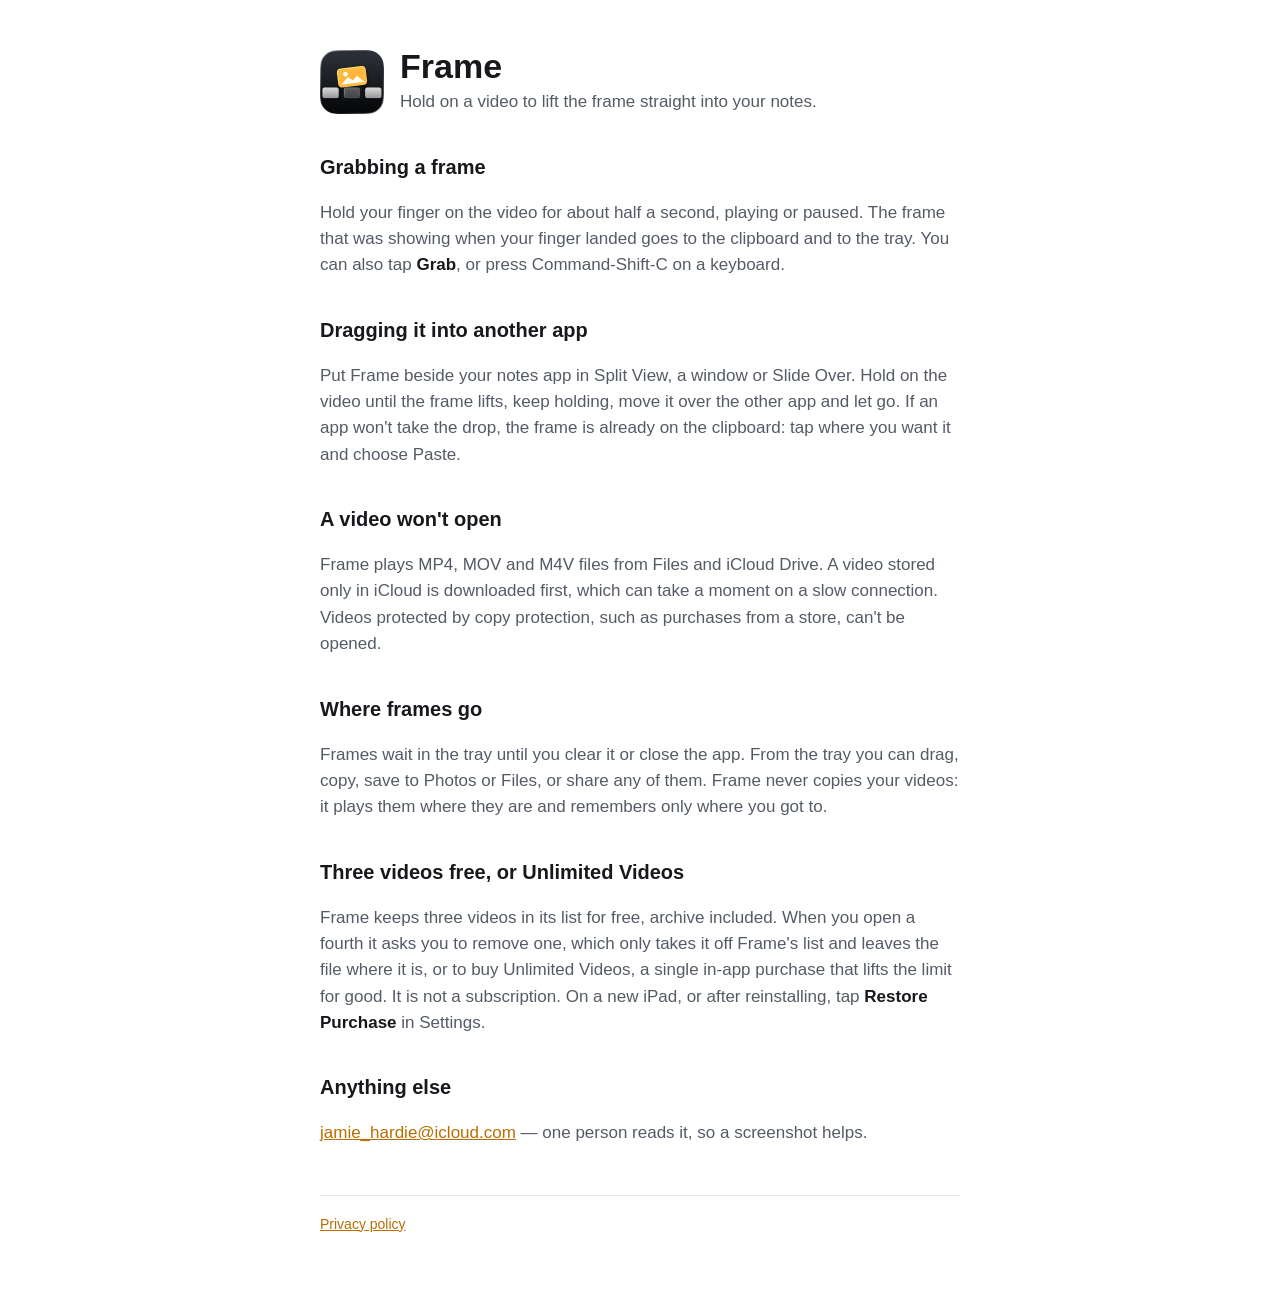
==== index.html @ b28e38e7 "Frame's support and privacy pages Co-Authored-By: Claude Opus 5.5 <noreply@anthropic.com> Claude-Ses" ====
<!doctype html>
<html lang="en">
<head>
<meta charset="utf-8">
<meta name="viewport" content="width=device-width, initial-scale=1">
<title>Frame support</title>
<link rel="stylesheet" href="style.css">
</head>
<body>
<main>
<header>
  <img src="icon.png" alt="">
  <div>
    <h1>Frame</h1>
    <p>Hold on a video to lift the frame straight into your notes.</p>
  </div>
</header>

<h2>Grabbing a frame</h2>
<p>Hold your finger on the video for about half a second, playing or paused. The frame that was showing when your finger landed goes to the clipboard and to the tray. You can also tap <strong>Grab</strong>, or press Command-Shift-C on a keyboard.</p>

<h2>Dragging it into another app</h2>
<p>Put Frame beside your notes app in Split View, a window or Slide Over. Hold on the video until the frame lifts, keep holding, move it over the other app and let go. If an app won't take the drop, the frame is already on the clipboard: tap where you want it and choose Paste.</p>

<h2>A video won't open</h2>
<p>Frame plays MP4, MOV and M4V files from Files and iCloud Drive. A video stored only in iCloud is downloaded first, which can take a moment on a slow connection. Videos protected by copy protection, such as purchases from a store, can't be opened.</p>

<h2>Where frames go</h2>
<p>Frames wait in the tray until you clear it or close the app. From the tray you can drag, copy, save to Photos or Files, or share any of them. Frame never copies your videos: it plays them where they are and remembers only where you got to.</p>

<h2>Three videos free, or Unlimited Videos</h2>
<p>Frame keeps three videos in its list for free, archive included. When you open a fourth it asks you to remove one, which only takes it off Frame's list and leaves the file where it is, or to buy Unlimited Videos, a single in-app purchase that lifts the limit for good. It is not a subscription. On a new iPad, or after reinstalling, tap <strong>Restore Purchase</strong> in Settings.</p>

<h2>Anything else</h2>
<p><a href="mailto:jamie_hardie@icloud.com">jamie_hardie@icloud.com</a> — one person reads it, so a screenshot helps.</p>

<footer><a href="privacy.html">Privacy policy</a></footer>
</main>
</body>
</html>
---- style.css ----
:root { --bg: #ffffff; --text: #16181c; --muted: #555b66; --rule: #e4e6ea; --accent: #b86e00; }
@media (prefers-color-scheme: dark) { :root { --bg: #090a0c; --text: #f2f2f2; --muted: #a9adb5; --rule: #23262c; --accent: #ffb53d; } }
* { box-sizing: border-box; }
body { margin: 0; background: var(--bg); color: var(--text); font: 17px/1.55 -apple-system, BlinkMacSystemFont, "Helvetica Neue", sans-serif; }
main { max-width: 680px; margin: 0 auto; padding: 48px 20px 72px; }
header { display: flex; align-items: center; gap: 16px; margin-bottom: 28px; }
header img { width: 64px; height: 64px; }
h1 { font-size: 34px; line-height: 1.1; margin: 0; }
header p { margin: 4px 0 0; color: var(--muted); }
h2 { font-size: 20px; margin: 36px 0 8px; }
p, li { color: var(--muted); }
strong { color: var(--text); }
a { color: var(--accent); }
footer { margin-top: 48px; padding-top: 18px; border-top: 1px solid var(--rule); font-size: 14px; color: var(--muted); }
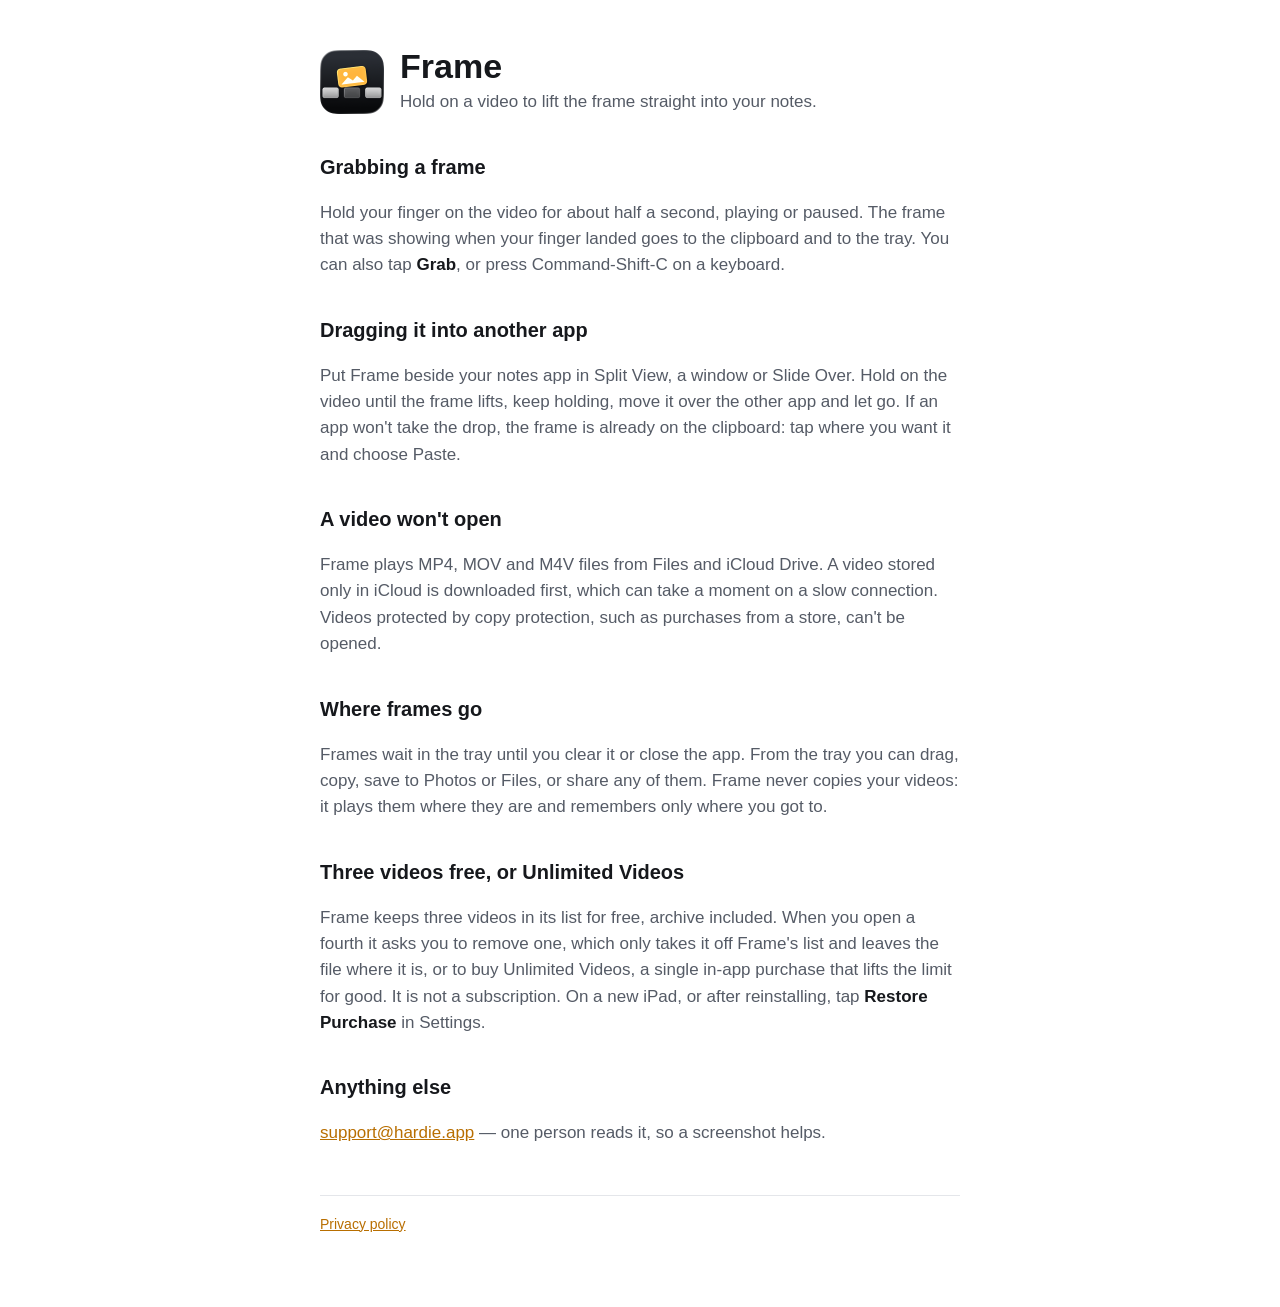
==== commit 64f52819: "Contact: support@hardie.app Co-Authored-By: Claude Opus 5.5 <noreply@anthropic.com> Claude-Session: " ====
--- a/index.html
+++ b/index.html
@@ -32,7 +32,7 @@
 <p>Frame keeps three videos in its list for free, archive included. When you open a fourth it asks you to remove one, which only takes it off Frame's list and leaves the file where it is, or to buy Unlimited Videos, a single in-app purchase that lifts the limit for good. It is not a subscription. On a new iPad, or after reinstalling, tap <strong>Restore Purchase</strong> in Settings.</p>
 
 <h2>Anything else</h2>
-<p><a href="mailto:jamie_hardie@icloud.com">jamie_hardie@icloud.com</a> — one person reads it, so a screenshot helps.</p>
+<p><a href="mailto:support@hardie.app">support@hardie.app</a> — one person reads it, so a screenshot helps.</p>
 
 <footer><a href="privacy.html">Privacy policy</a></footer>
 </main>
